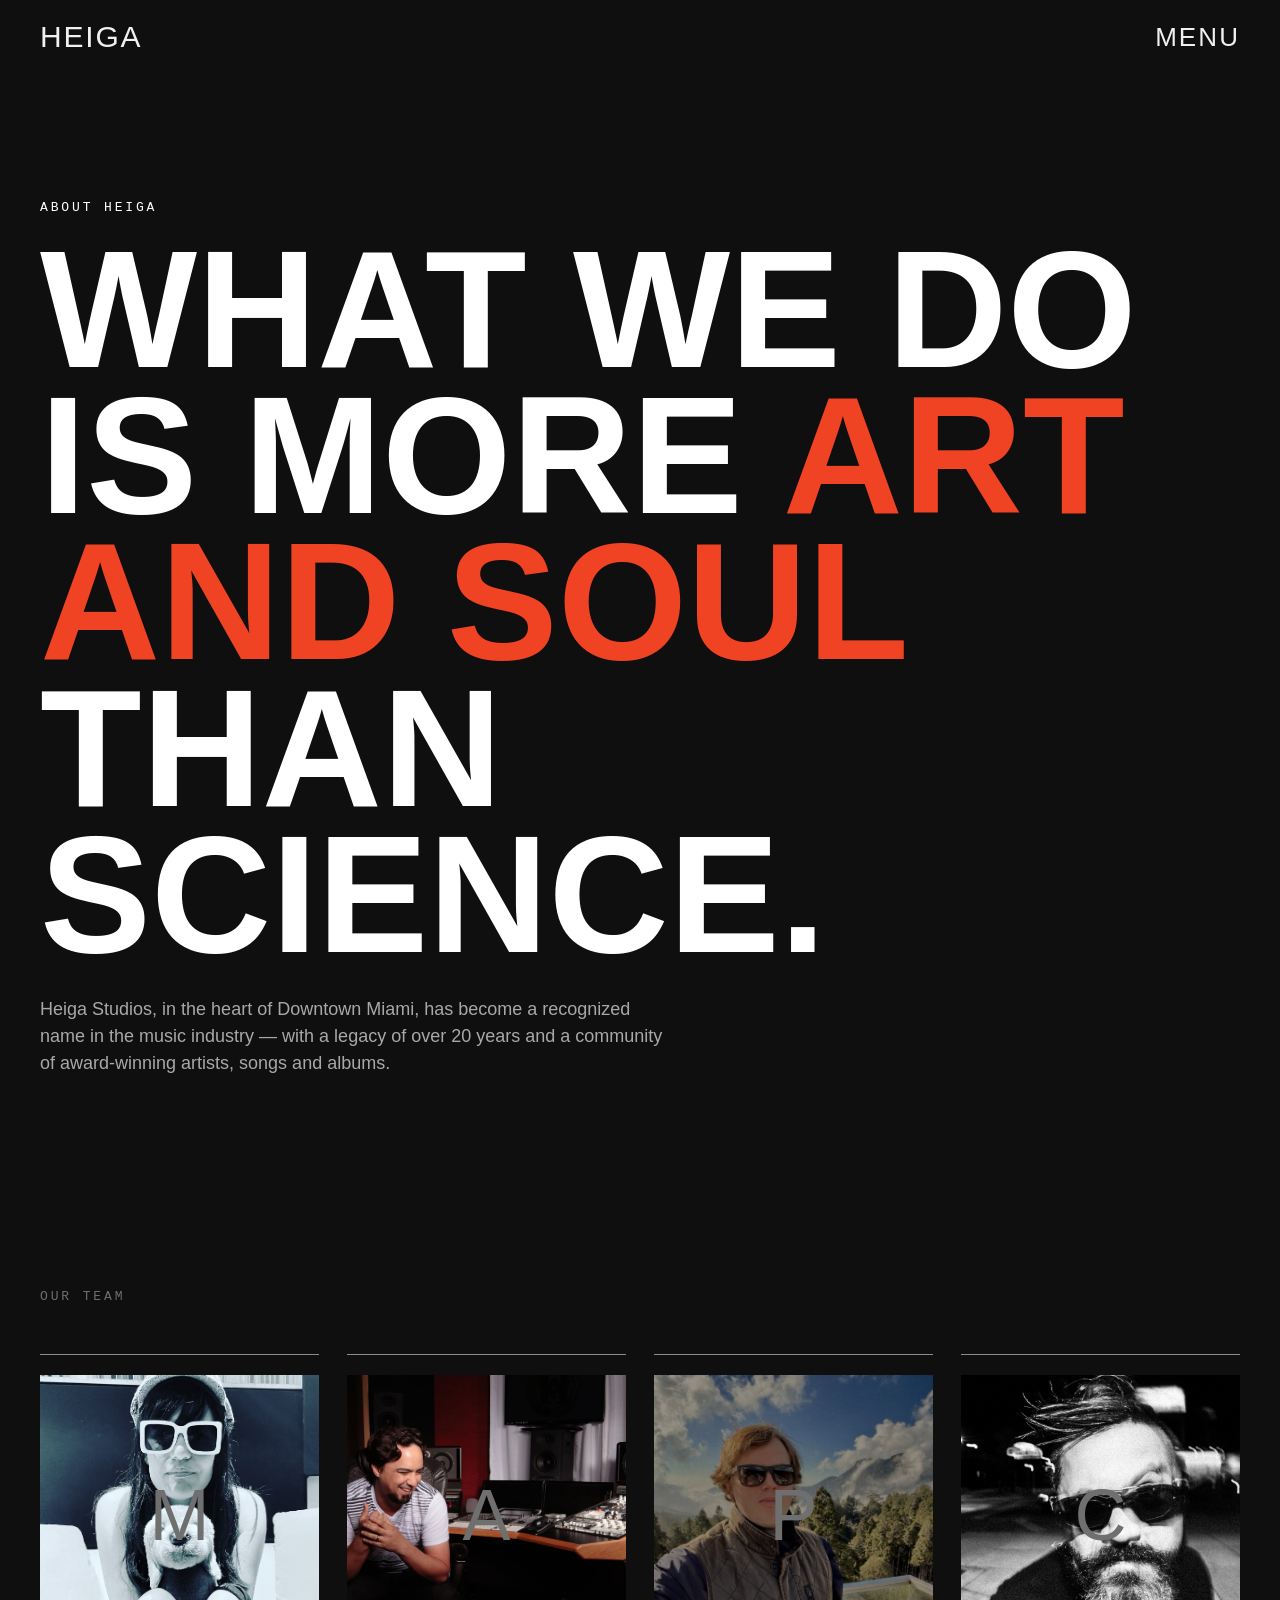
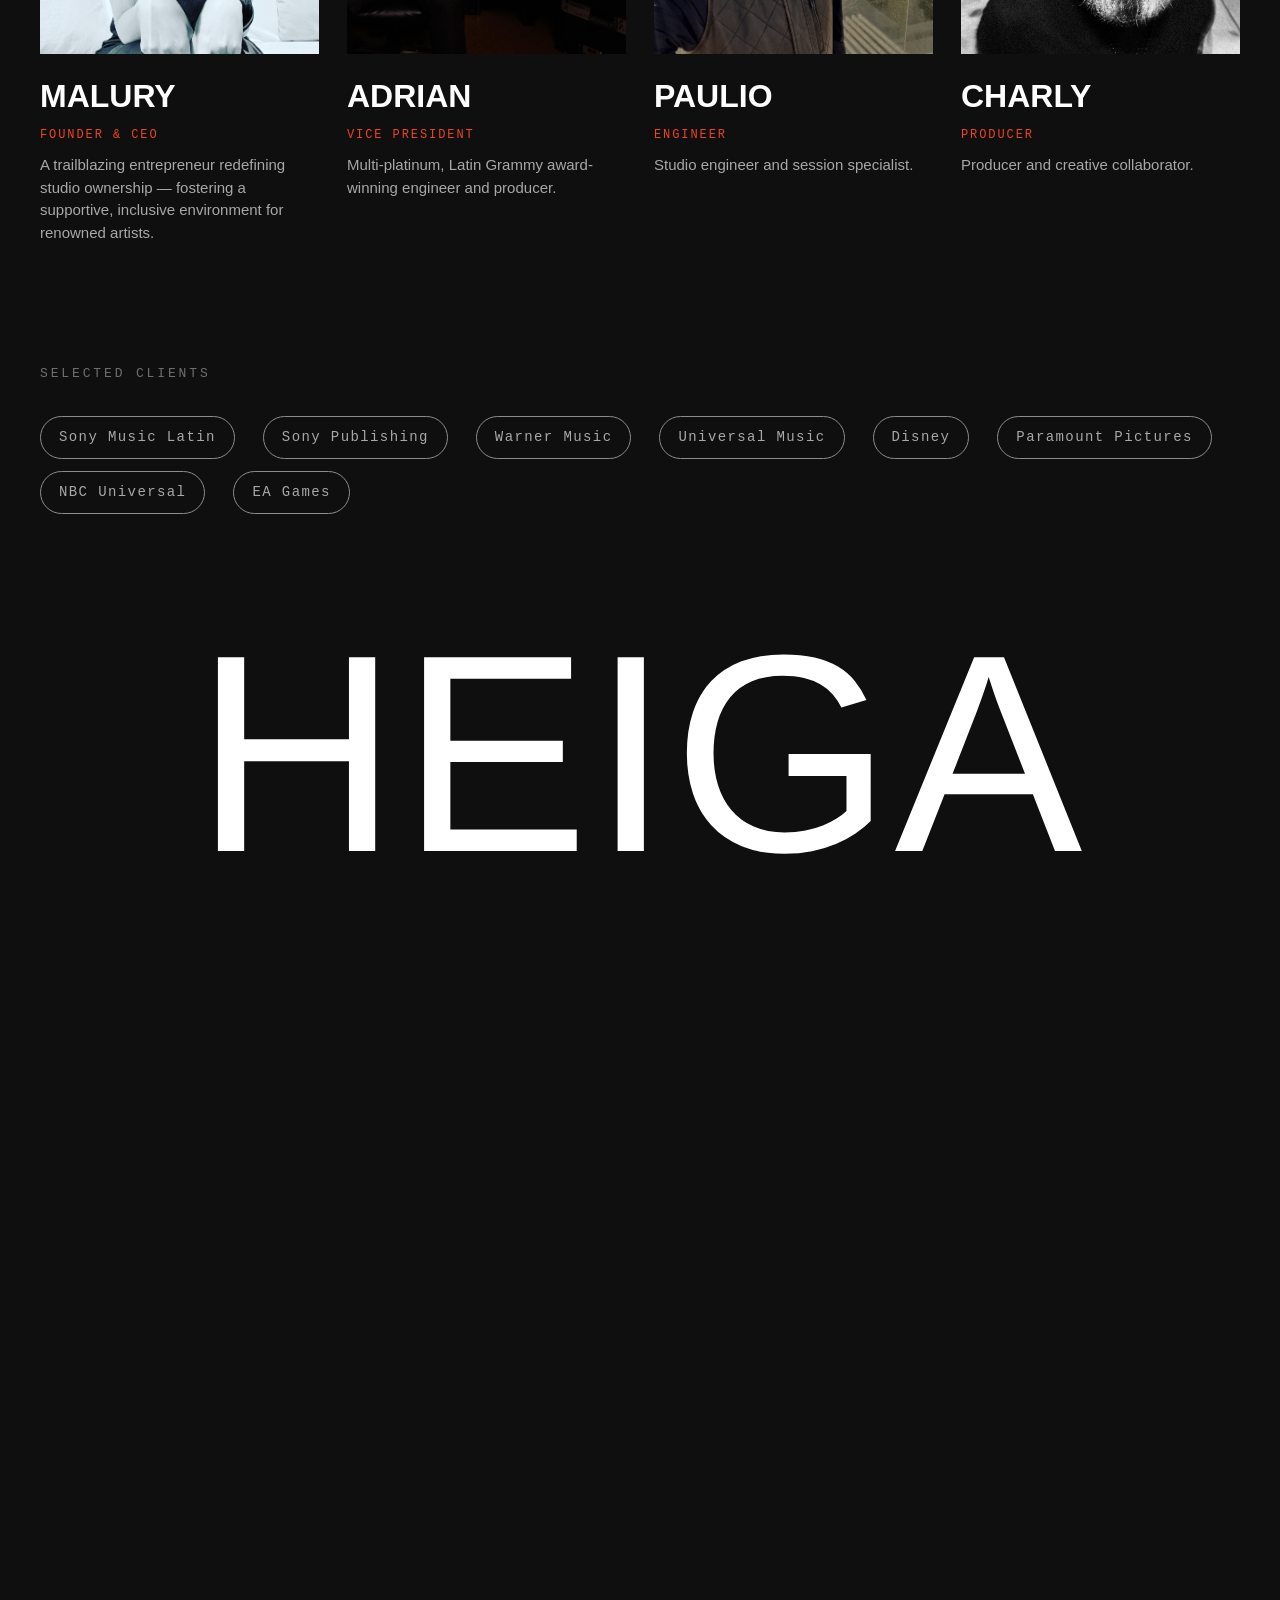
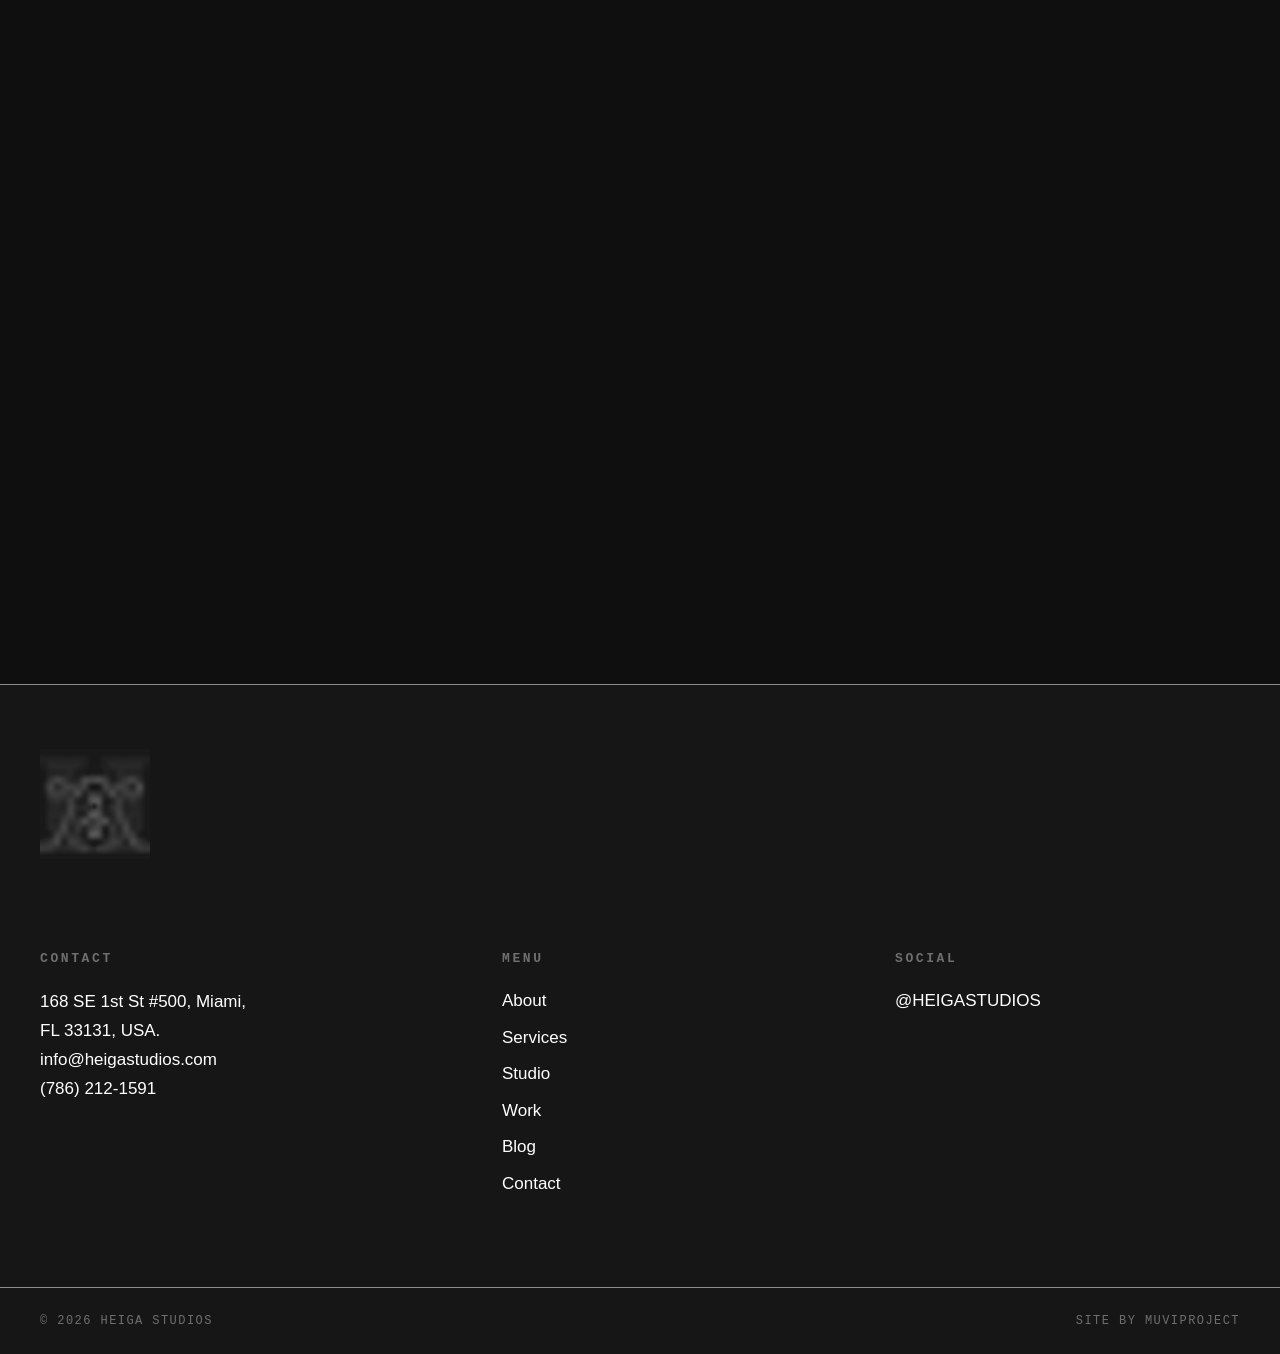
==== about/index.html @ ddb4eae9 "Propuesta inicial del sitio (provisorio, en revisión)" ====
<!DOCTYPE html>
<html lang="en">
<head>
<meta charset="UTF-8">
<meta name="viewport" content="width=device-width, initial-scale=1.0">
<title>About | Heiga Studios — Miami Recording Studio</title>
<meta name="description" content="Heiga Studios: 20+ years of recording, mixing and creative audio in Downtown Miami. Meet Malury, Adrian and the team.">
<link rel="canonical" href="https://www.heigastudios.com/about/">
<meta name="robots" content="index, follow">
<meta property="og:type" content="website">
<meta property="og:site_name" content="Heiga Studios">
<meta property="og:title" content="About | Heiga Studios">
<meta property="og:description" content="20+ years of recording, mixing and creative audio in Downtown Miami.">
<meta property="og:url" content="https://www.heigastudios.com/about/">
<meta property="og:image" content="https://www.heigastudios.com/assets/img/f-01-hero.jpg">
<meta name="twitter:card" content="summary_large_image">
<link rel="stylesheet" href="/assets/css/fonts.css">
<link rel="icon" type="image/png" href="/assets/img/logo.png">
<link rel="stylesheet" href="/assets/css/style.css">
<script src="/assets/js/vendor/lenis.min.js" defer></script>
<script src="/assets/js/main.js" defer></script>
<script type="application/ld+json">
{"@context":"https://schema.org","@type":"BreadcrumbList","itemListElement":[
{"@type":"ListItem","position":1,"name":"Home","item":"https://www.heigastudios.com/"},
{"@type":"ListItem","position":2,"name":"About","item":"https://www.heigastudios.com/about/"}]}
</script>
</head>
<body>
<header class="site-header">
  <a class="brand" href="/" aria-label="Heiga Studios — home">HEIGA</a>
  <button class="menu-btn" data-menu-open aria-label="Open menu">MENU</button>
</header>
<div class="scrim" id="scrim"></div>
<aside class="drawer" id="drawer" aria-label="Site menu">
  <button class="drawer-close" data-menu-close>CLOSE</button>
  <nav>
    <a class="drawer-link" href="/"><span class="roll"><span>HOME</span><span>HOME</span></span></a>
    <a class="drawer-link" href="/about/"><span class="roll"><span>ABOUT</span><span>ABOUT</span></span></a>
    <a class="drawer-link" href="/services/"><span class="roll"><span>SERVICES</span><span>SERVICES</span></span></a>
    <a class="drawer-link" href="/studio/"><span class="roll"><span>STUDIO</span><span>STUDIO</span></span></a>
    <a class="drawer-link" href="/work/"><span class="roll"><span>WORK</span><span>WORK</span></span></a>
    <a class="drawer-link" href="/blog/"><span class="roll"><span>BLOG</span><span>BLOG</span></span></a>
    <a class="drawer-link" href="/contact/"><span class="roll"><span>CONTACT</span><span>CONTACT</span></span></a>
  </nav>
  <div class="social"><a href="https://www.instagram.com/HEIGASTUDIOS" target="_blank" rel="noopener">@HEIGASTUDIOS</a></div>
</aside>

<main>
  <section class="page-hero">
    <p class="eyebrow">ABOUT HEIGA</p>
    <h1>WHAT WE DO IS MORE <span class="accent">ART AND SOUL</span> THAN SCIENCE.</h1>
    <p class="lede">Heiga Studios, in the heart of Downtown Miami, has become a recognized name in the music industry — with a legacy of over 20 years and a community of award-winning artists, songs and albums.</p>
  </section>

  <section class="section">
    <div class="wrap">
      <p class="kicker">OUR TEAM</p>
      <div class="team-grid">
        <article class="member reveal">
          <div class="ph"><span class="initials">M</span><img src="/assets/img/f-24-malury.jpg" alt="Malury, Founder and CEO of Heiga Studios" width="800" height="800" loading="lazy" onerror="this.style.display='none'"></div>
          <h3>Malury</h3>
          <p class="role">FOUNDER &amp; CEO</p>
          <p>A trailblazing entrepreneur redefining studio ownership — fostering a supportive, inclusive environment for renowned artists.<!-- PROVISORIO --></p>
        </article>
        <article class="member reveal">
          <div class="ph"><span class="initials">A</span><img src="/assets/img/f-25-adrian.jpg" alt="Adrian, Vice President of Heiga Studios" width="800" height="800" loading="lazy" onerror="this.style.display='none'"></div>
          <h3>Adrian</h3>
          <p class="role">VICE PRESIDENT</p>
          <p>Multi-platinum, Latin Grammy award-winning engineer and producer.<!-- PROVISORIO --></p>
        </article>
        <article class="member reveal">
          <div class="ph"><span class="initials">P</span><img src="/assets/img/f-26-paulio.jpg" alt="Paulio, Heiga Studios team" width="800" height="800" loading="lazy" onerror="this.style.display='none'"></div>
          <h3>Paulio</h3>
          <p class="role">ENGINEER</p>
          <p><!-- PROVISORIO: bio pending -->Studio engineer and session specialist.<!-- PROVISORIO --></p>
        </article>
        <article class="member reveal">
          <div class="ph"><span class="initials">C</span><img src="/assets/img/f-27-charly.jpg" alt="Charly, Heiga Studios team" width="800" height="800" loading="lazy" onerror="this.style.display='none'"></div>
          <h3>Charly</h3>
          <p class="role">PRODUCER</p>
          <p><!-- PROVISORIO: bio pending -->Producer and creative collaborator.<!-- PROVISORIO --></p>
        </article>
      </div>
      <!-- PROVISORIO: team photos must be real — request from Malury -->
    </div>
  </section>

  <section class="section" style="padding-top:0">
    <div class="wrap">
      <p class="kicker">SELECTED CLIENTS</p>
      <ul class="client-list reveal">
        <li>Sony Music Latin</li><li>Sony Publishing</li><li>Warner Music</li>
        <li>Universal Music</li><li>Disney</li><li>Paramount Pictures</li>
        <li>NBC Universal</li><li>EA Games</li>
      </ul>
      <!-- PROVISORIO: confirm authorized client list with Malury -->
    </div>
  </section>

  <footer>
    <div class="foot-pin" aria-hidden="true"><div class="wordmark">HEIGA</div></div>
    <div class="foot-body">
      <div class="foot-brand"><img src="/assets/img/logo.png" alt="Heiga Studios logo" width="220" height="220" loading="lazy"></div>
      <div class="foot-grid">
        <div>
          <h4>CONTACT</h4>
          <address>168 SE 1st St #500, Miami,<br>FL 33131, USA.<br>
          <a href="mailto:info@heigastudios.com">info@heigastudios.com</a><br>
          <a href="tel:+17862121591">(786) 212-1591</a></address>
        </div>
        <nav aria-label="Footer"><h4>MENU</h4>
          <div class="foot-nav"><a href="/about/">About</a><a href="/services/">Services</a><a href="/studio/">Studio</a><a href="/work/">Work</a><a href="/blog/">Blog</a><a href="/contact/">Contact</a></div>
        </nav>
        <div><h4>SOCIAL</h4><div class="foot-nav"><a href="https://www.instagram.com/HEIGASTUDIOS" target="_blank" rel="noopener">@HEIGASTUDIOS</a></div></div>
      </div>
      <div class="foot-bottom"><span>© 2026 HEIGA STUDIOS</span><span>SITE BY MUVIPROJECT</span></div>
    </div>
  </footer>
</main>
</body>
</html>
---- assets/css/fonts.css ----
@font-face{font-family:'Fragment Mono';font-style:normal;font-weight:400;font-display:swap;src:url('fonts/FragmentMono-400.woff2') format('woff2');}
@font-face{font-family:'Jura';font-style:normal;font-weight:400;font-display:swap;src:url('fonts/Jura-400.woff2') format('woff2');}
@font-face{font-family:'Jura';font-style:normal;font-weight:600;font-display:swap;src:url('fonts/Jura-600.woff2') format('woff2');}
@font-face{font-family:'Jura';font-style:normal;font-weight:700;font-display:swap;src:url('fonts/Jura-700.woff2') format('woff2');}
@font-face{font-family:'League Gothic';font-style:normal;font-weight:400;font-display:swap;src:url('fonts/LeagueGothic-400.woff2') format('woff2');}
---- assets/css/style.css ----
/* HEIGA Studios — shared stylesheet
   Design system: dark editorial brutalism (AK.REC reference, Web Reference Lab #1) */

:root{
  --bg:#0f0f0f;
  --bg-2:#161616;
  --bg-3:#1d1d1d;
  --ink:#ffffff;
  --muted:#a8a8a8;
  --dim:#6f6f6f;
  --accent:#ef4323; /* provisorio — confirmar color de marca con Malury */
  --hair:#8c8c8c;
  --light:#f4f1ec;
  --font-display:'League Gothic', 'Arial Narrow', sans-serif;
  --font-body:'Jura', 'Helvetica Neue', sans-serif;
  --font-mono:'Fragment Mono', 'Courier New', monospace;
  --pad:40px;
}

*{margin:0;padding:0;box-sizing:border-box}
html{scroll-behavior:auto}
html,body{background:var(--bg)}
body{
  font-family:var(--font-body);
  color:var(--ink);
  -webkit-font-smoothing:antialiased;
  overflow-x:hidden;
  line-height:1.5;
}
img{display:block;max-width:100%;background:#1a1a1a}
a{color:inherit;text-decoration:none}
::selection{background:var(--accent);color:#fff}

/* ---------- header (mix-blend difference) ---------- */
.site-header{
  position:fixed;inset:0 0 auto 0;z-index:90;
  display:flex;justify-content:space-between;align-items:center;
  padding:22px var(--pad);
  mix-blend-mode:difference;color:#fff;
}
.brand{font-family:var(--font-display);font-size:30px;letter-spacing:.06em;line-height:1}
.menu-btn{
  font-family:var(--font-display);font-size:26px;letter-spacing:.08em;
  background:none;border:0;color:inherit;cursor:pointer;line-height:1;
}

/* ---------- drawer (instant swap, no slide) ---------- */
.drawer{
  position:fixed;inset:0 0 0 auto;z-index:100;
  width:500px;max-width:100vw;height:100dvh;
  background:var(--light);color:#0f0f0f;
  display:none;flex-direction:column;justify-content:center;
  padding:60px;
}
.drawer.open{display:flex}
.drawer-close{
  position:absolute;top:22px;right:var(--pad);
  font-family:var(--font-display);font-size:26px;letter-spacing:.08em;
  background:none;border:0;cursor:pointer;color:#0f0f0f;
}
.drawer nav{display:flex;flex-direction:column;gap:6px}
.drawer-link{
  display:block;overflow:hidden;height:1.15em;
  font-family:var(--font-display);font-size:clamp(48px,7vw,84px);
  line-height:1.15;text-transform:uppercase;letter-spacing:.01em;
}
.drawer-link .roll{display:block;transition:transform .3s cubic-bezier(.16,1,.3,1)}
.drawer-link .roll span{display:block;height:1.15em;line-height:1.15}
.drawer-link:hover .roll{transform:translateY(-1.15em)}
.drawer-link:hover{background:#0f0f0f;color:#fff}
.drawer .social{margin-top:48px;font-family:var(--font-mono);font-size:13px;letter-spacing:.1em}
.drawer .social a{border-bottom:1px solid currentColor}
.scrim{
  position:fixed;inset:0;z-index:95;background:rgba(0,0,0,.55);
  display:none;
}
.scrim.open{display:block}

/* ---------- hero ---------- */
.hero{position:relative;min-height:100vh;display:flex;align-items:flex-end;overflow:hidden}
.hero-bg{position:absolute;inset:0;z-index:0}
.hero-bg img{width:100%;height:100%;object-fit:cover}
.hero-bg::after{content:"";position:absolute;inset:0;background:linear-gradient(180deg,rgba(0,0,0,.25),rgba(0,0,0,.55))}
.hero-inner{position:relative;z-index:1}
.hero-inner{padding:0 var(--pad) 8vh;max-width:1600px}
.eyebrow{font-family:var(--font-mono);font-size:13px;letter-spacing:.22em;color:var(--ink);margin-bottom:18px}
.hero-title{
  font-family:var(--font-display);text-transform:uppercase;
  font-size:clamp(84px,17vw,290px);line-height:.86;letter-spacing:.005em;
}
.hero-title .line{display:block;white-space:nowrap}
.hero-title .accent{color:var(--accent)}
.hero-title .ch{display:inline-block;will-change:transform,opacity,filter}
.hero-sub{margin-top:26px;max-width:520px;color:var(--muted);font-size:17px}

/* ---------- generic section scaffolding ---------- */
main>section{position:relative;background:var(--bg)}
main>section.hero{background:transparent}
.section{position:relative;padding:120px var(--pad)}
.wrap{max-width:1600px;margin:0 auto}
.kicker{font-family:var(--font-mono);font-size:13px;letter-spacing:.22em;color:var(--dim);margin-bottom:28px}
.section-light{background:var(--light);color:#0f0f0f}
.section-light .kicker{color:#6f6f6f}

/* ---------- manifesto (time-based letter reveal) ---------- */
.manifesto{
  font-family:var(--font-display);text-transform:uppercase;
  font-size:clamp(44px,7.2vw,120px);line-height:.95;max-width:1400px;
}
.manifesto .ch{display:inline-block;opacity:0;transform:translateY(.35em);will-change:transform,opacity}
.zoom-figure{margin-top:80px;overflow:hidden}
.zoom-figure img{width:100%;height:auto;transform:scale(1.2);will-change:transform}

/* ---------- tilt card (-43deg -> 0deg) ---------- */
.tilt-stage{padding:140px var(--pad);overflow:hidden}
.tilt-card{
  background:var(--bg-2);border-radius:28px;
  max-width:1200px;margin:0 auto;padding:clamp(48px,8vw,120px);
  will-change:transform;
  transform:rotate(-43deg);
}
.tilt-card p{
  font-family:var(--font-display);text-transform:uppercase;
  font-size:clamp(40px,6vw,104px);line-height:.95;
}
.tilt-card .accent{color:var(--accent)}

/* ---------- services ---------- */
.services{background:#000}
.svc-grid{display:grid;grid-template-columns:repeat(4,1fr);border-top:1px solid var(--hair)}
.svc{
  position:relative;border-left:1px solid var(--hair);
  min-height:78vh;padding:40px 28px;overflow:hidden;
  display:flex;flex-direction:column;justify-content:flex-end;
}
.svc:first-child{border-left:0}
.svc-bg{position:absolute;inset:0;opacity:0;transition:opacity .35s ease;z-index:0}
.svc-bg img{width:100%;height:100%;object-fit:cover;opacity:.5}
.svc:hover .svc-bg{opacity:1}
.svc-letter{
  position:relative;z-index:1;
  font-family:var(--font-display);font-size:clamp(160px,20vw,400px);
  line-height:.8;color:var(--ink);
}
.svc:nth-child(1) .svc-letter{transform:translateY(-6%)}
.svc:nth-child(2) .svc-letter{transform:translateY(10%)}
.svc:nth-child(3) .svc-letter{transform:translateY(-12%)}
.svc:nth-child(4) .svc-letter{transform:translateY(4%)}
.svc-name{position:relative;z-index:1;font-family:var(--font-mono);font-size:14px;letter-spacing:.18em;margin-top:18px}
.svc-desc{position:relative;z-index:1;color:var(--muted);font-size:15px;margin-top:10px;max-width:260px}
.svc-link{position:relative;z-index:1;margin-top:22px;font-family:var(--font-mono);font-size:13px;letter-spacing:.14em;color:var(--accent)}

/* ---------- working on (vinyls) ---------- */
.working-grid{display:grid;grid-template-columns:minmax(200px,420px) 1fr;gap:60px;align-items:start}
.working-tall img{width:100%;height:auto}
.work-photos{display:flex;flex-direction:column;gap:120px}
.work-photo{position:relative;max-width:640px}
.work-photo:nth-child(even){align-self:flex-end}
.work-photo img.photo{width:100%;height:auto;border-radius:6px}
.vinyl{
  position:absolute;width:180px;height:180px;right:-70px;top:-70px;
  border-radius:50%;
  background:
    radial-gradient(circle at center, var(--accent) 0 18%, #0f0f0f 19% 20%, transparent 21%),
    repeating-radial-gradient(circle at center, #1c1c1c 0 2px, #2e2e2e 2px 4px);
  box-shadow:0 18px 50px rgba(0,0,0,.6);
  animation:spin 6.4s linear infinite;
  will-change:transform;
}
.vinyl::after{
  content:"";position:absolute;inset:0;border-radius:50%;
  background:conic-gradient(from 0deg, rgba(255,255,255,.14), transparent 22%, transparent 55%, rgba(255,255,255,.1));
}
.vinyl.paused{animation-play-state:paused}
@keyframes spin{to{transform:rotate(360deg)}}
.work-cap{font-family:var(--font-mono);font-size:13px;letter-spacing:.14em;color:var(--muted);margin-top:14px}

/* ---------- gallery drift ---------- */
.gallery{overflow:hidden;padding-left:0;padding-right:0}
.gallery .kicker{padding:0 var(--pad)}
.strip{display:flex;gap:24px;padding:0 var(--pad);will-change:transform;width:max-content}
.strip figure{flex:0 0 auto;width:min(359px,72vw)}
.strip img{width:100%;height:auto;aspect-ratio:359/520;object-fit:cover}
.strip figcaption{font-family:var(--font-mono);font-size:12px;letter-spacing:.14em;color:var(--dim);margin-top:10px}

/* ---------- featured work (satellites w/ parallax) ---------- */
.featured{position:relative;text-align:center;overflow:hidden;min-height:120vh}
.featured h2{
  font-family:var(--font-display);text-transform:uppercase;
  font-size:clamp(64px,11vw,190px);line-height:.9;
  max-width:1200px;margin:0 auto;position:relative;z-index:2;
}
.sat{position:absolute;z-index:1;will-change:transform}
.sat img{border-radius:4px;box-shadow:0 24px 60px rgba(0,0,0,.5)}
.sat-1{top:6%;left:4%;width:min(300px,30vw)}
.sat-2{top:22%;right:5%;width:min(380px,36vw)}
.sat-3{bottom:24%;left:7%;width:min(340px,32vw)}
.sat-4{bottom:8%;right:8%;width:min(280px,28vw)}
.sat .tag{display:block;margin-top:8px;font-family:var(--font-mono);font-size:12px;letter-spacing:.14em;color:var(--muted)}

/* ---------- blog latest ---------- */
.blog-grid{display:grid;grid-template-columns:repeat(3,1fr);gap:28px;margin-top:48px}
.post-card{display:block;border-top:1px solid var(--hair);padding-top:20px}
.post-card img{aspect-ratio:16/10;object-fit:cover;width:100%;margin-bottom:18px}
.post-card h3{font-family:var(--font-display);font-size:34px;line-height:1;text-transform:uppercase;margin:10px 0}
.post-card .meta{font-family:var(--font-mono);font-size:12px;letter-spacing:.14em;color:var(--dim)}
.post-card p{color:var(--muted);font-size:15px;margin-top:10px}
.post-card:hover h3{color:var(--accent)}
.section-head{display:flex;justify-content:space-between;align-items:flex-end;gap:24px}
.text-link{font-family:var(--font-mono);font-size:13px;letter-spacing:.16em;border-bottom:1px solid var(--accent);color:var(--ink);white-space:nowrap}

/* ---------- with artists: two auto-scrolling rows ---------- */
.artists{overflow:hidden}
.artists h2{
  font-family:var(--font-display);text-transform:uppercase;
  font-size:clamp(64px,11vw,190px);line-height:.9;margin:0 0 48px;
}
.artists-rows{display:flex;flex-direction:column;gap:36px}
.artists-marquee{overflow:hidden;-webkit-mask-image:linear-gradient(90deg,transparent,#000 5%,#000 95%,transparent);mask-image:linear-gradient(90deg,transparent,#000 5%,#000 95%,transparent)}
.artists-track{display:flex;gap:24px;width:max-content;animation:artists-scroll-a 45s linear infinite}
.artists-marquee.reverse .artists-track{animation-name:artists-scroll-b;animation-duration:65s}
.artists-marquee:hover .artists-track{animation-play-state:paused}
@keyframes artists-scroll-a{to{transform:translateX(calc(-50% - 12px))}}
@keyframes artists-scroll-b{from{transform:translateX(calc(-50% - 12px))}to{transform:translateX(0)}}
.artist-slide{flex:0 0 clamp(220px,23vw,320px);border-top:1px solid var(--hair);padding-top:20px}
.artist-slide img{width:100%;aspect-ratio:4/5;object-fit:cover;margin-bottom:18px;user-select:none;-webkit-user-drag:none}
.artist-slide h3{font-family:var(--font-display);font-size:clamp(32px,3.2vw,52px);text-transform:uppercase;line-height:1}
.artist-slide .meta{font-family:var(--font-mono);font-size:12px;letter-spacing:.16em;color:var(--dim);margin-top:10px}

/* ---------- with clients: logo marquee ---------- */
.clients{overflow:hidden}
.clients h2{
  font-family:var(--font-display);text-transform:uppercase;
  font-size:clamp(64px,11vw,190px);line-height:.9;margin:0 0 48px;
}
.clients-marquee{overflow:hidden;-webkit-mask-image:linear-gradient(90deg,transparent,#000 6%,#000 94%,transparent);mask-image:linear-gradient(90deg,transparent,#000 6%,#000 94%,transparent)}
.clients-track{display:flex;gap:28px;width:max-content;animation:clients-scroll 30s linear infinite}
.clients-track img{flex:0 0 auto;height:110px;width:auto;aspect-ratio:16/10;object-fit:cover;border-radius:4px;user-select:none;-webkit-user-drag:none}
.clients-marquee:hover .clients-track{animation-play-state:paused}
@keyframes clients-scroll{to{transform:translateX(calc(-50% - 14px))}}
@media (prefers-reduced-motion:reduce){.clients-track,.artists-track{animation:none}}
@media (max-width:720px){
  .artist-slide{flex-basis:62vw}
  .clients-track img{height:84px}
}
.quote-pending{
  margin-top:16px;padding:16px;border:1px dashed var(--hair);
  font-family:var(--font-mono);font-size:13px;letter-spacing:.08em;color:var(--dim);
}

/* ---------- footer (pinned wordmark) ---------- */
.foot-pin{height:calc(100vh + 750px);position:relative;display:flex;align-items:flex-start;justify-content:center}
.wordmark{
  position:sticky;top:38vh;
  font-family:var(--font-display);font-size:clamp(90px,22vw,380px);
  line-height:.85;letter-spacing:.01em;user-select:none;
}
.foot-body{background:var(--bg-2);border-top:1px solid var(--hair);position:relative;z-index:2}
.foot-brand{padding:64px var(--pad) 0;max-width:1600px;margin:0 auto}
.foot-brand img{width:110px;height:auto;opacity:.9}
.foot-grid{
  display:grid;grid-template-columns:1.2fr 1fr 1fr;gap:48px;
  padding:90px var(--pad);max-width:1600px;margin:0 auto;
}
.foot-grid h4{font-family:var(--font-mono);font-size:13px;letter-spacing:.2em;color:var(--dim);margin-bottom:20px}
.foot-grid address{font-style:normal;font-size:17px;line-height:1.7}
.foot-grid a{border-bottom:1px solid transparent}
.foot-grid a:hover{border-color:var(--accent);color:var(--accent)}
.foot-nav{display:flex;flex-direction:column;gap:10px;font-size:17px}
.foot-bottom{
  display:flex;justify-content:space-between;gap:16px;flex-wrap:wrap;
  border-top:1px solid var(--hair);padding:24px var(--pad);
  font-family:var(--font-mono);font-size:12px;letter-spacing:.12em;color:var(--dim);
  max-width:1600px;margin:0 auto;
}

/* ---------- generic reveal ---------- */
.reveal{opacity:0;transform:translateY(36px);transition:opacity .7s ease-out,transform .7s ease-out}
.reveal.in{opacity:1;transform:none}

/* ---------- inner pages ---------- */
.page-hero{padding:22vh var(--pad) 10vh;max-width:1600px;margin:0 auto}
.page-hero h1{
  font-family:var(--font-display);text-transform:uppercase;
  font-size:clamp(72px,13vw,220px);line-height:.88;
}
.page-hero h1 .accent{color:var(--accent)}
.page-hero .lede{margin-top:28px;max-width:640px;color:var(--muted);font-size:18px}
.page-figure img{width:100%;height:auto;max-height:80vh;object-fit:cover}
.two-col{display:grid;grid-template-columns:1fr 1fr;gap:64px}
.prose{max-width:760px}
.prose p{color:var(--muted);font-size:18px;margin-bottom:1.4em}
.prose p strong{color:var(--ink)}
.stats{display:grid;grid-template-columns:repeat(3,1fr);border-top:1px solid var(--hair);margin-top:64px}
.stat{padding:32px 24px 32px 0;border-left:1px solid var(--hair);padding-left:24px}
.stat:first-child{border-left:0;padding-left:0}
.stat .num{font-family:var(--font-display);font-size:clamp(48px,6vw,96px);line-height:1}
.stat .lbl{font-family:var(--font-mono);font-size:13px;letter-spacing:.16em;color:var(--dim);margin-top:8px}
.num-list{border-top:1px solid var(--hair);margin-top:32px}
.num-row{display:grid;grid-template-columns:120px 1fr 2fr auto;gap:32px;align-items:baseline;padding:40px 0;border-bottom:1px solid var(--hair)}
.num-row .n{font-family:var(--font-display);font-size:56px;color:var(--dim)}
.num-row h3{font-family:var(--font-display);font-size:clamp(36px,4.5vw,72px);text-transform:uppercase;line-height:1}
.num-row p{color:var(--muted);font-size:16px}
.team-grid{display:grid;grid-template-columns:repeat(4,1fr);gap:28px;margin-top:48px}
.member{border-top:1px solid var(--hair);padding-top:20px}
.member .ph{position:relative;aspect-ratio:1/1;background:var(--bg-3);overflow:hidden;margin-bottom:18px}
.member .ph img{width:100%;height:100%;object-fit:cover}
.member .ph .initials{
  position:absolute;inset:0;display:flex;align-items:center;justify-content:center;
  font-family:var(--font-display);font-size:72px;color:var(--dim);
}
.member .ph img[data-missing]{display:none}
.member h3{font-family:var(--font-display);font-size:32px;text-transform:uppercase}
.member .role{font-family:var(--font-mono);font-size:12px;letter-spacing:.16em;color:var(--accent);margin:6px 0 10px}
.member p{color:var(--muted);font-size:15px}
.client-list{display:flex;flex-wrap:wrap;gap:12px 28px;margin-top:32px;font-family:var(--font-mono);font-size:14px;letter-spacing:.1em;color:var(--muted)}
.client-list li{list-style:none;border:1px solid var(--hair);padding:10px 18px;border-radius:999px}
.work-grid{display:grid;grid-template-columns:repeat(2,1fr);gap:28px;margin-top:48px}
.work-card{display:block}
.work-card img{width:100%;aspect-ratio:16/10;object-fit:cover}
.work-card h3{font-family:var(--font-display);font-size:44px;text-transform:uppercase;margin-top:16px}
.work-card .meta{font-family:var(--font-mono);font-size:12px;letter-spacing:.14em;color:var(--dim);margin-top:6px}
.work-card:hover h3{color:var(--accent)}
.credits{display:grid;grid-template-columns:1fr 1fr;gap:12px 48px;margin-top:48px;max-width:900px}
.credits dt{font-family:var(--font-mono);font-size:13px;letter-spacing:.16em;color:var(--dim)}
.credits dd{font-size:18px;margin:0 0 18px}
.play-row{display:flex;gap:16px;flex-wrap:wrap;margin-top:32px}
.btn{
  display:inline-block;font-family:var(--font-mono);font-size:14px;letter-spacing:.14em;
  border:1px solid var(--hair);padding:16px 28px;border-radius:999px;color:var(--ink);
}
.btn:hover{background:var(--accent);border-color:var(--accent);color:#fff}
.btn.solid{background:var(--accent);border-color:var(--accent);color:#fff}
.search{margin:32px 0;max-width:520px}
.search input{
  width:100%;background:transparent;border:0;border-bottom:1px solid var(--hair);
  color:var(--ink);font-family:var(--font-body);font-size:18px;padding:12px 4px;outline:none;
}
.search input:focus{border-color:var(--accent)}
.blog-list{display:flex;flex-direction:column}
.blog-row{display:grid;grid-template-columns:280px 1fr;gap:32px;padding:36px 0;border-bottom:1px solid var(--hair);align-items:center}
.blog-row img{width:100%;aspect-ratio:16/10;object-fit:cover}
.blog-row h2{font-family:var(--font-display);font-size:clamp(34px,4vw,58px);text-transform:uppercase;line-height:1}
.blog-row:hover h2{color:var(--accent)}
.blog-row .meta{font-family:var(--font-mono);font-size:12px;letter-spacing:.14em;color:var(--dim);margin-bottom:10px}
.blog-row p{color:var(--muted);margin-top:10px;max-width:640px}
.post-hero img{width:100%;max-height:72vh;object-fit:cover}
.post-body{max-width:760px;margin:0 auto;padding:80px var(--pad)}
.post-body h1{font-family:var(--font-display);font-size:clamp(48px,7vw,110px);text-transform:uppercase;line-height:.95;margin:18px 0 8px}
.post-body .meta{font-family:var(--font-mono);font-size:13px;letter-spacing:.14em;color:var(--dim);margin-bottom:36px}
.post-body p{font-size:19px;line-height:1.75;color:#d8d8d8;margin-bottom:1.5em}
.post-body h2{font-family:var(--font-display);font-size:44px;text-transform:uppercase;margin:1.6em 0 .6em}
.post-body a{color:var(--accent);border-bottom:1px solid var(--accent)}
.back-link{display:inline-block;margin:40px var(--pad) 0;font-family:var(--font-mono);font-size:13px;letter-spacing:.16em;color:var(--muted)}
.contact-big{font-family:var(--font-display);font-size:clamp(48px,8vw,140px);text-transform:uppercase;line-height:.95}
.contact-big a:hover{color:var(--accent)}

/* ---------- responsive ---------- */
@media (max-width:1100px){
  .svc-grid{grid-template-columns:repeat(2,1fr)}
  .svc{border-top:1px solid var(--hair);min-height:60vh}
  .team-grid{grid-template-columns:repeat(2,1fr)}
  .blog-grid{grid-template-columns:1fr 1fr}
  .num-row{grid-template-columns:80px 1fr;grid-template-rows:auto auto}
}
@media (max-width:810px){
  :root{--pad:20px}
  .drawer{width:100vw;padding:40px 24px}
  .section{padding:80px var(--pad)}
  .working-grid{grid-template-columns:1fr}
  .work-photos{gap:64px}
  .vinyl{width:120px;height:120px;right:-30px;top:-30px}
  .blog-grid{grid-template-columns:1fr}
  .two-col{grid-template-columns:1fr;gap:32px}
  .foot-grid{grid-template-columns:1fr;gap:36px;padding:64px var(--pad)}
  .stats{grid-template-columns:1fr}
  .stat{border-left:0;padding-left:0;border-top:1px solid var(--hair)}
  .stat:first-child{border-top:0}
  .blog-row{grid-template-columns:1fr}
  .team-grid{grid-template-columns:1fr}
  .work-grid{grid-template-columns:1fr}
  .num-row{grid-template-columns:1fr;gap:8px}
  .num-row .n{font-size:40px}
  .featured{min-height:100vh}
  .hero-title{font-size:clamp(64px,19vw,160px)}
  .hero-title .line{white-space:nowrap}
}
@media (prefers-reduced-motion:reduce){
  .vinyl{animation:none}
  .reveal{opacity:1;transform:none;transition:none}
}
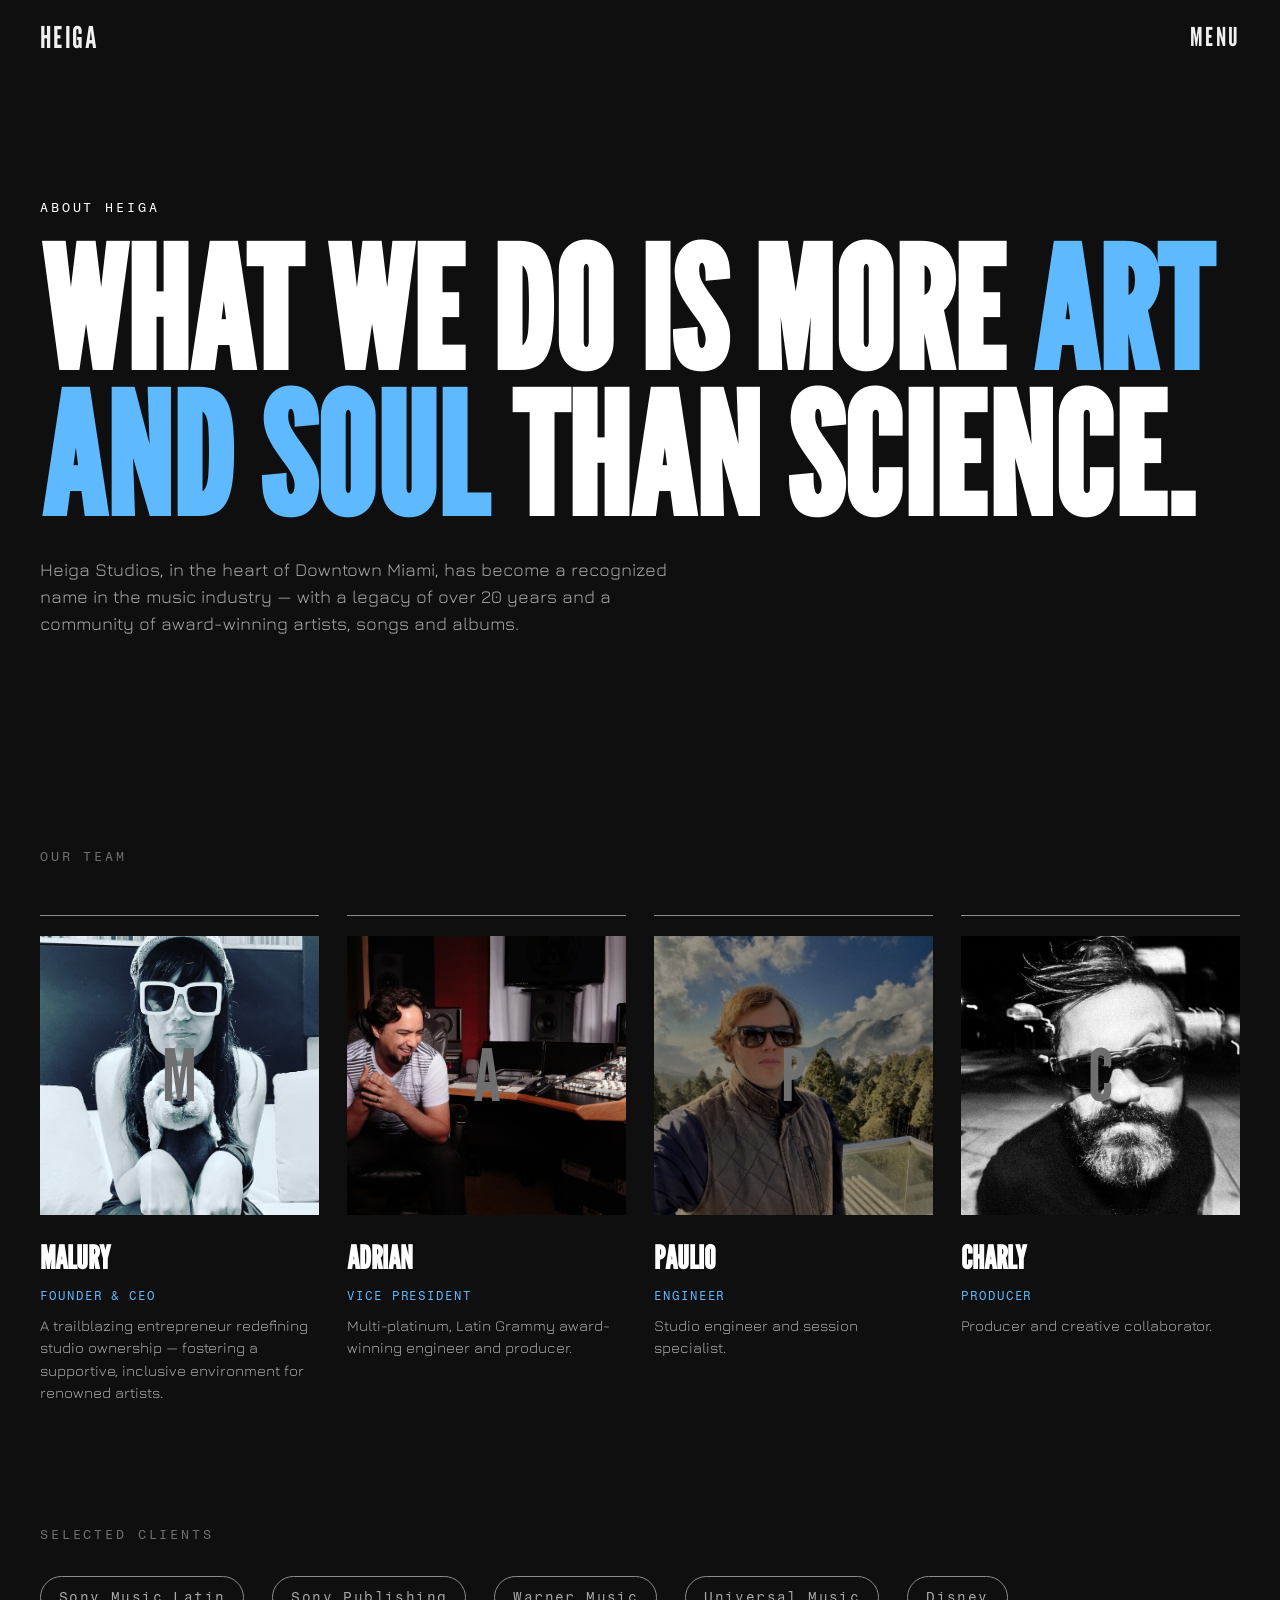
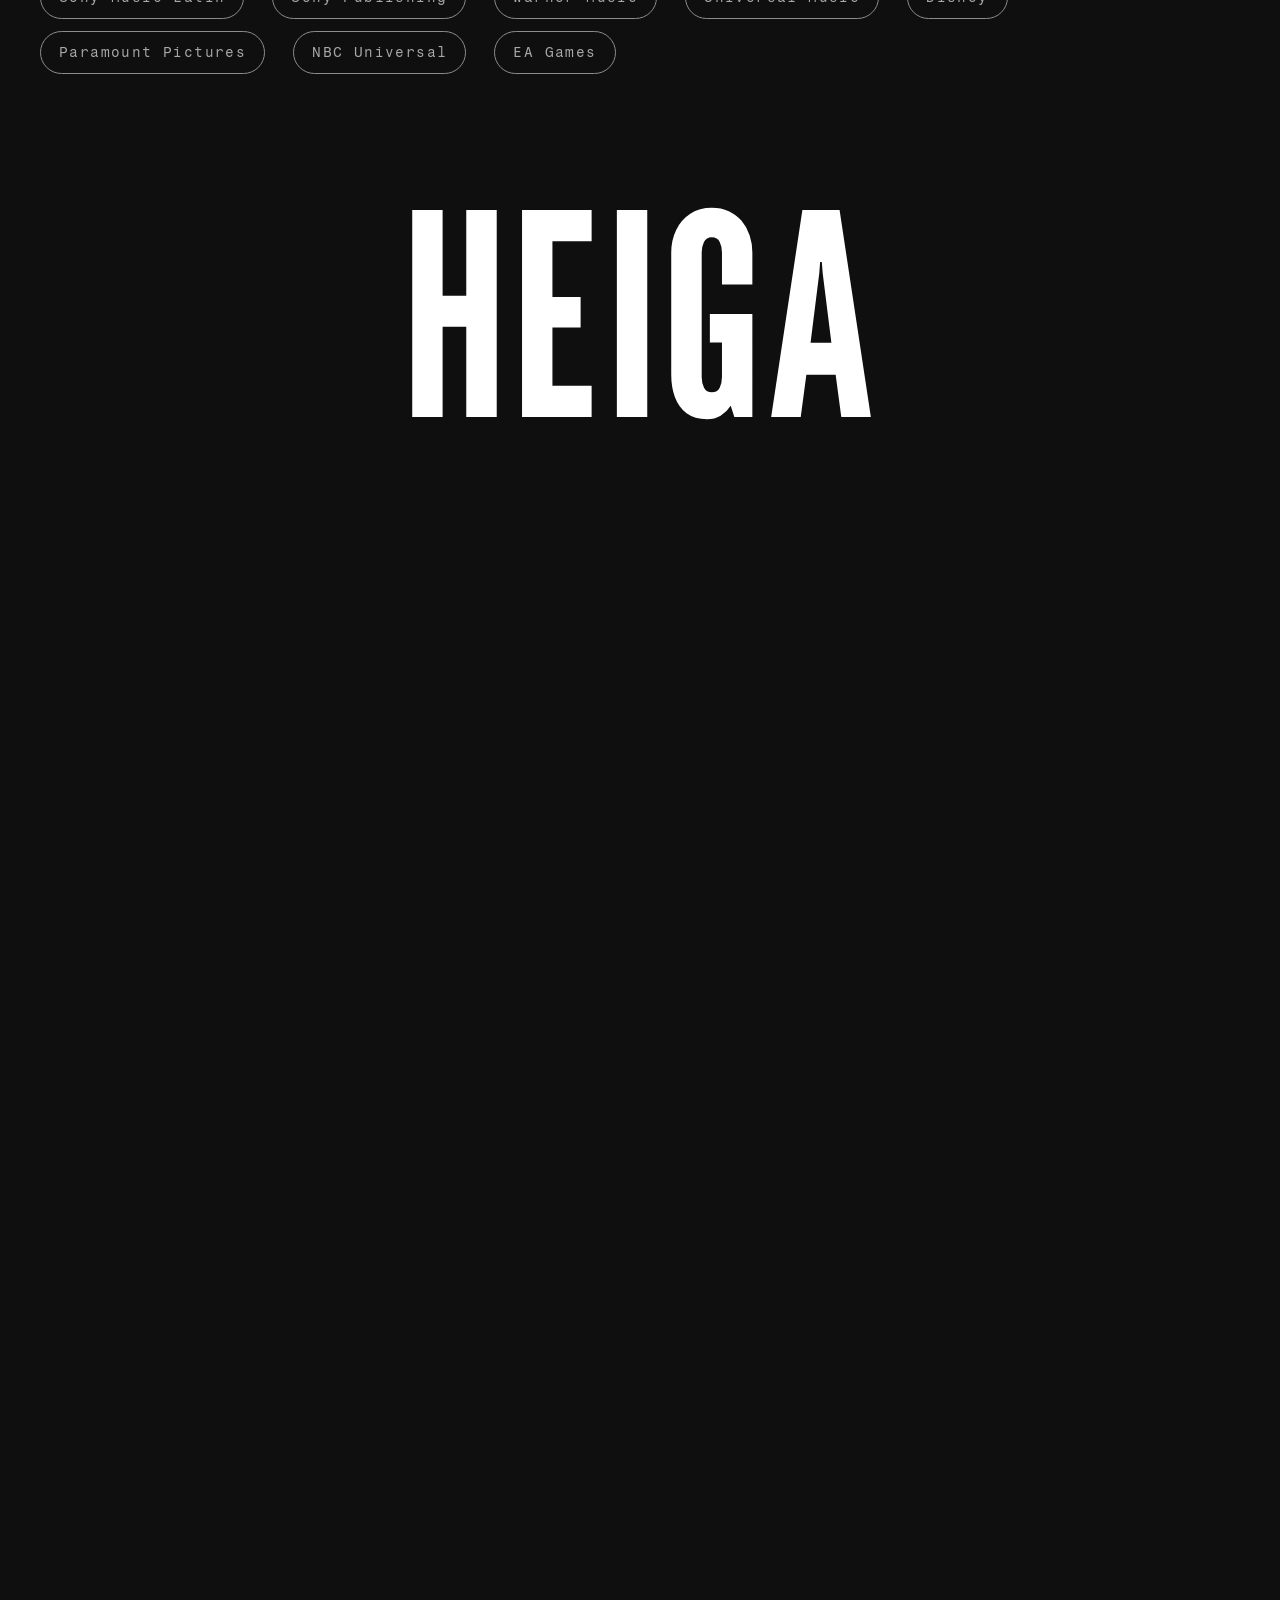
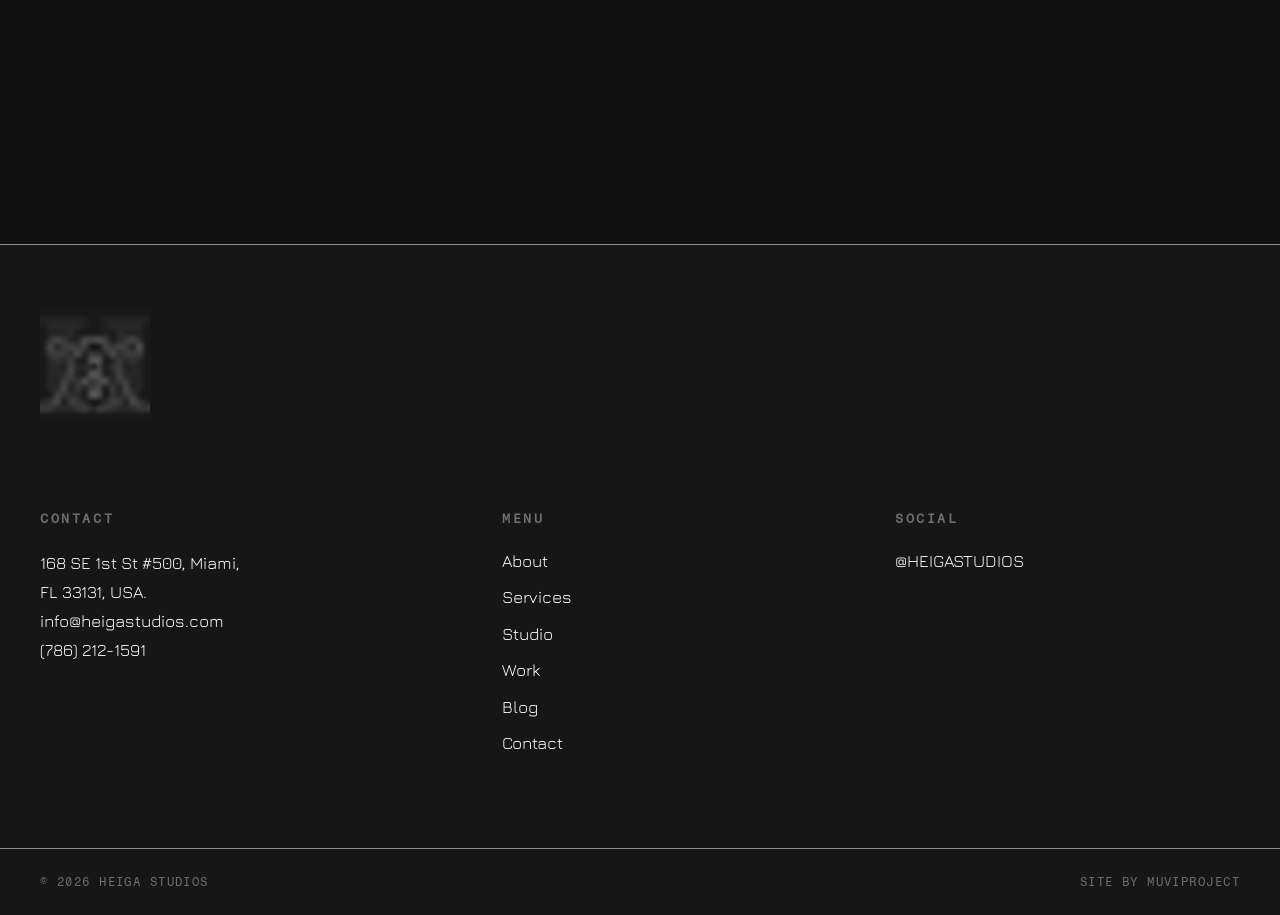
==== commit 544e4064: "Artistas: mitad de velocidad (120s); cache-bust v3 en CSS/JS" ====
--- a/about/index.html
+++ b/about/index.html
@@ -14,11 +14,11 @@
 <meta property="og:url" content="https://www.heigastudios.com/about/">
 <meta property="og:image" content="https://www.heigastudios.com/assets/img/f-01-hero.jpg">
 <meta name="twitter:card" content="summary_large_image">
-<link rel="stylesheet" href="/assets/css/fonts.css">
-<link rel="icon" type="image/png" href="/assets/img/logo.png">
-<link rel="stylesheet" href="/assets/css/style.css">
-<script src="/assets/js/vendor/lenis.min.js" defer></script>
-<script src="/assets/js/main.js" defer></script>
+<link rel="stylesheet" href="../assets/css/fonts.css">
+<link rel="icon" type="image/png" href="../assets/img/logo.png">
+<link rel="stylesheet" href="../assets/css/style.css?v=3">
+<script src="../assets/js/vendor/lenis.min.js" defer></script>
+<script src="../assets/js/main.js?v=3" defer></script>
 <script type="application/ld+json">
 {"@context":"https://schema.org","@type":"BreadcrumbList","itemListElement":[
 {"@type":"ListItem","position":1,"name":"Home","item":"https://www.heigastudios.com/"},
@@ -27,20 +27,20 @@
 </head>
 <body>
 <header class="site-header">
-  <a class="brand" href="/" aria-label="Heiga Studios — home">HEIGA</a>
+  <a class="brand" href="../" aria-label="Heiga Studios — home">HEIGA</a>
   <button class="menu-btn" data-menu-open aria-label="Open menu">MENU</button>
 </header>
 <div class="scrim" id="scrim"></div>
 <aside class="drawer" id="drawer" aria-label="Site menu">
   <button class="drawer-close" data-menu-close>CLOSE</button>
   <nav>
-    <a class="drawer-link" href="/"><span class="roll"><span>HOME</span><span>HOME</span></span></a>
-    <a class="drawer-link" href="/about/"><span class="roll"><span>ABOUT</span><span>ABOUT</span></span></a>
-    <a class="drawer-link" href="/services/"><span class="roll"><span>SERVICES</span><span>SERVICES</span></span></a>
-    <a class="drawer-link" href="/studio/"><span class="roll"><span>STUDIO</span><span>STUDIO</span></span></a>
-    <a class="drawer-link" href="/work/"><span class="roll"><span>WORK</span><span>WORK</span></span></a>
-    <a class="drawer-link" href="/blog/"><span class="roll"><span>BLOG</span><span>BLOG</span></span></a>
-    <a class="drawer-link" href="/contact/"><span class="roll"><span>CONTACT</span><span>CONTACT</span></span></a>
+    <a class="drawer-link" href="../"><span class="roll"><span>HOME</span><span>HOME</span></span></a>
+    <a class="drawer-link" href="../about/"><span class="roll"><span>ABOUT</span><span>ABOUT</span></span></a>
+    <a class="drawer-link" href="../services/"><span class="roll"><span>SERVICES</span><span>SERVICES</span></span></a>
+    <a class="drawer-link" href="../studio/"><span class="roll"><span>STUDIO</span><span>STUDIO</span></span></a>
+    <a class="drawer-link" href="../work/"><span class="roll"><span>WORK</span><span>WORK</span></span></a>
+    <a class="drawer-link" href="../blog/"><span class="roll"><span>BLOG</span><span>BLOG</span></span></a>
+    <a class="drawer-link" href="../contact/"><span class="roll"><span>CONTACT</span><span>CONTACT</span></span></a>
   </nav>
   <div class="social"><a href="https://www.instagram.com/HEIGASTUDIOS" target="_blank" rel="noopener">@HEIGASTUDIOS</a></div>
 </aside>
@@ -57,25 +57,25 @@
       <p class="kicker">OUR TEAM</p>
       <div class="team-grid">
         <article class="member reveal">
-          <div class="ph"><span class="initials">M</span><img src="/assets/img/f-24-malury.jpg" alt="Malury, Founder and CEO of Heiga Studios" width="800" height="800" loading="lazy" onerror="this.style.display='none'"></div>
+          <div class="ph"><span class="initials">M</span><img src="../assets/img/f-24-malury.jpg" alt="Malury, Founder and CEO of Heiga Studios" width="800" height="800" loading="lazy" onerror="this.style.display='none'"></div>
           <h3>Malury</h3>
           <p class="role">FOUNDER &amp; CEO</p>
           <p>A trailblazing entrepreneur redefining studio ownership — fostering a supportive, inclusive environment for renowned artists.<!-- PROVISORIO --></p>
         </article>
         <article class="member reveal">
-          <div class="ph"><span class="initials">A</span><img src="/assets/img/f-25-adrian.jpg" alt="Adrian, Vice President of Heiga Studios" width="800" height="800" loading="lazy" onerror="this.style.display='none'"></div>
+          <div class="ph"><span class="initials">A</span><img src="../assets/img/f-25-adrian.jpg" alt="Adrian, Vice President of Heiga Studios" width="800" height="800" loading="lazy" onerror="this.style.display='none'"></div>
           <h3>Adrian</h3>
           <p class="role">VICE PRESIDENT</p>
           <p>Multi-platinum, Latin Grammy award-winning engineer and producer.<!-- PROVISORIO --></p>
         </article>
         <article class="member reveal">
-          <div class="ph"><span class="initials">P</span><img src="/assets/img/f-26-paulio.jpg" alt="Paulio, Heiga Studios team" width="800" height="800" loading="lazy" onerror="this.style.display='none'"></div>
+          <div class="ph"><span class="initials">P</span><img src="../assets/img/f-26-paulio.jpg" alt="Paulio, Heiga Studios team" width="800" height="800" loading="lazy" onerror="this.style.display='none'"></div>
           <h3>Paulio</h3>
           <p class="role">ENGINEER</p>
           <p><!-- PROVISORIO: bio pending -->Studio engineer and session specialist.<!-- PROVISORIO --></p>
         </article>
         <article class="member reveal">
-          <div class="ph"><span class="initials">C</span><img src="/assets/img/f-27-charly.jpg" alt="Charly, Heiga Studios team" width="800" height="800" loading="lazy" onerror="this.style.display='none'"></div>
+          <div class="ph"><span class="initials">C</span><img src="../assets/img/f-27-charly.jpg" alt="Charly, Heiga Studios team" width="800" height="800" loading="lazy" onerror="this.style.display='none'"></div>
           <h3>Charly</h3>
           <p class="role">PRODUCER</p>
           <p><!-- PROVISORIO: bio pending -->Producer and creative collaborator.<!-- PROVISORIO --></p>
@@ -100,7 +100,7 @@
   <footer>
     <div class="foot-pin" aria-hidden="true"><div class="wordmark">HEIGA</div></div>
     <div class="foot-body">
-      <div class="foot-brand"><img src="/assets/img/logo.png" alt="Heiga Studios logo" width="220" height="220" loading="lazy"></div>
+      <div class="foot-brand"><img src="../assets/img/logo.png" alt="Heiga Studios logo" width="220" height="220" loading="lazy"></div>
       <div class="foot-grid">
         <div>
           <h4>CONTACT</h4>
@@ -109,7 +109,7 @@
           <a href="tel:+17862121591">(786) 212-1591</a></address>
         </div>
         <nav aria-label="Footer"><h4>MENU</h4>
-          <div class="foot-nav"><a href="/about/">About</a><a href="/services/">Services</a><a href="/studio/">Studio</a><a href="/work/">Work</a><a href="/blog/">Blog</a><a href="/contact/">Contact</a></div>
+          <div class="foot-nav"><a href="../about/">About</a><a href="../services/">Services</a><a href="../studio/">Studio</a><a href="../work/">Work</a><a href="../blog/">Blog</a><a href="../contact/">Contact</a></div>
         </nav>
         <div><h4>SOCIAL</h4><div class="foot-nav"><a href="https://www.instagram.com/HEIGASTUDIOS" target="_blank" rel="noopener">@HEIGASTUDIOS</a></div></div>
       </div>
--- a/assets/css/fonts.css
+++ b/assets/css/fonts.css
@@ -1,5 +1,5 @@
-@font-face{font-family:'Fragment Mono';font-style:normal;font-weight:400;font-display:swap;src:url('fonts/FragmentMono-400.woff2') format('woff2');}
-@font-face{font-family:'Jura';font-style:normal;font-weight:400;font-display:swap;src:url('fonts/Jura-400.woff2') format('woff2');}
-@font-face{font-family:'Jura';font-style:normal;font-weight:600;font-display:swap;src:url('fonts/Jura-600.woff2') format('woff2');}
-@font-face{font-family:'Jura';font-style:normal;font-weight:700;font-display:swap;src:url('fonts/Jura-700.woff2') format('woff2');}
-@font-face{font-family:'League Gothic';font-style:normal;font-weight:400;font-display:swap;src:url('fonts/LeagueGothic-400.woff2') format('woff2');}
+@font-face{font-family:'Fragment Mono';font-style:normal;font-weight:400;font-display:swap;src:url('../fonts/FragmentMono-400.woff2') format('woff2');}
+@font-face{font-family:'Jura';font-style:normal;font-weight:400;font-display:swap;src:url('../fonts/Jura-400.woff2') format('woff2');}
+@font-face{font-family:'Jura';font-style:normal;font-weight:600;font-display:swap;src:url('../fonts/Jura-600.woff2') format('woff2');}
+@font-face{font-family:'Jura';font-style:normal;font-weight:700;font-display:swap;src:url('../fonts/Jura-700.woff2') format('woff2');}
+@font-face{font-family:'League Gothic';font-style:normal;font-weight:400;font-display:swap;src:url('../fonts/LeagueGothic-400.woff2') format('woff2');}
--- a/assets/css/style.css
+++ b/assets/css/style.css
@@ -8,7 +8,7 @@
   --ink:#ffffff;
   --muted:#a8a8a8;
   --dim:#6f6f6f;
-  --accent:#ef4323; /* provisorio — confirmar color de marca con Malury */
+  --accent:#5eb9ff; /* celeste — definido por Daniel 2026-09-26 */
   --hair:#8c8c8c;
   --light:#f4f1ec;
   --font-display:'League Gothic', 'Arial Narrow', sans-serif;
@@ -78,7 +78,9 @@
 
 /* ---------- hero ---------- */
 .hero{position:relative;min-height:100vh;display:flex;align-items:flex-end;overflow:hidden}
-.hero-bg{position:absolute;inset:0;z-index:0}
+/* Fondo fijo: la imagen queda clavada mientras el contenido hace scroll por encima
+   (medido en AK.REC: hero con fondo fijo, la sección siguiente se desliza cubriéndola) */
+.hero-bg{position:fixed;inset:0;z-index:0}
 .hero-bg img{width:100%;height:100%;object-fit:cover}
 .hero-bg::after{content:"";position:absolute;inset:0;background:linear-gradient(180deg,rgba(0,0,0,.25),rgba(0,0,0,.55))}
 .hero-inner{position:relative;z-index:1}
@@ -108,22 +110,20 @@
   font-size:clamp(44px,7.2vw,120px);line-height:.95;max-width:1400px;
 }
 .manifesto .ch{display:inline-block;opacity:0;transform:translateY(.35em);will-change:transform,opacity}
-.zoom-figure{margin-top:80px;overflow:hidden}
-.zoom-figure img{width:100%;height:auto;transform:scale(1.2);will-change:transform}
-
-/* ---------- tilt card (-43deg -> 0deg) ---------- */
-.tilt-stage{padding:140px var(--pad);overflow:hidden}
-.tilt-card{
-  background:var(--bg-2);border-radius:28px;
-  max-width:1200px;margin:0 auto;padding:clamp(48px,8vw,120px);
-  will-change:transform;
-  transform:rotate(-43deg);
-}
-.tilt-card p{
-  font-family:var(--font-display);text-transform:uppercase;
-  font-size:clamp(40px,6vw,104px);line-height:.95;
-}
-.tilt-card .accent{color:var(--accent)}
+/* borde a borde: la figura rompe el contenedor .wrap y ocupa todo el viewport */
+.zoom-figure{margin:80px calc(50% - 50vw) 0;max-width:100vw;overflow:hidden;background:var(--light)}
+.zoom-figure img{width:100%;height:auto;transform:scale(1.2);will-change:transform;display:block}
+
+/* ---------- manifiesto grande: tipografía al doble, directo sobre negro, sin tarjeta ---------- */
+.manifesto-block{background:#000;padding:140px var(--pad)}
+.manifesto-big{
+  font-family:var(--font-display);text-transform:uppercase;
+  font-size:clamp(80px,12vw,208px);line-height:.92;
+  max-width:1600px;margin:0 auto;
+}
+/* las palabras aparecen en su lugar con fade ligado al scroll */
+.manifesto-big .w{will-change:opacity}
+.manifesto-big .accent{color:var(--accent)}
 
 /* ---------- services ---------- */
 .services{background:#000}
@@ -134,9 +134,9 @@
   display:flex;flex-direction:column;justify-content:flex-end;
 }
 .svc:first-child{border-left:0}
-.svc-bg{position:absolute;inset:0;opacity:0;transition:opacity .35s ease;z-index:0}
-.svc-bg img{width:100%;height:100%;object-fit:cover;opacity:.5}
-.svc:hover .svc-bg{opacity:1}
+.svc-bg{position:absolute;left:0;right:0;top:-20%;bottom:-20%;opacity:0;transition:opacity .6s ease;z-index:0;will-change:transform}
+.svc.inview .svc-bg{opacity:1}
+.svc-bg img{width:100%;height:100%;object-fit:cover;opacity:.5;display:block}
 .svc-letter{
   position:relative;z-index:1;
   font-family:var(--font-display);font-size:clamp(160px,20vw,400px);
@@ -215,15 +215,12 @@
   font-family:var(--font-display);text-transform:uppercase;
   font-size:clamp(64px,11vw,190px);line-height:.9;margin:0 0 48px;
 }
-.artists-rows{display:flex;flex-direction:column;gap:36px}
+/* una sola línea en loop perfecto: 10 artistas + 10 copias idénticas, -50% exacto */
 .artists-marquee{overflow:hidden;-webkit-mask-image:linear-gradient(90deg,transparent,#000 5%,#000 95%,transparent);mask-image:linear-gradient(90deg,transparent,#000 5%,#000 95%,transparent)}
-.artists-track{display:flex;gap:24px;width:max-content;animation:artists-scroll-a 45s linear infinite}
-.artists-marquee.reverse .artists-track{animation-name:artists-scroll-b;animation-duration:65s}
-.artists-marquee:hover .artists-track{animation-play-state:paused}
-@keyframes artists-scroll-a{to{transform:translateX(calc(-50% - 12px))}}
-@keyframes artists-scroll-b{from{transform:translateX(calc(-50% - 12px))}to{transform:translateX(0)}}
-.artist-slide{flex:0 0 clamp(220px,23vw,320px);border-top:1px solid var(--hair);padding-top:20px}
-.artist-slide img{width:100%;aspect-ratio:4/5;object-fit:cover;margin-bottom:18px;user-select:none;-webkit-user-drag:none}
+.artists-track{display:flex;width:max-content;animation:artists-scroll 120s linear infinite}
+@keyframes artists-scroll{to{transform:translateX(-50%)}}
+.artist-slide{flex:0 0 clamp(231px,24.2vw,336px);margin-right:24px;border-top:1px solid var(--hair);padding-top:20px}
+.artist-slide img{width:100%;height:auto;aspect-ratio:4/5;object-fit:cover;margin-bottom:18px;user-select:none;-webkit-user-drag:none}
 .artist-slide h3{font-family:var(--font-display);font-size:clamp(32px,3.2vw,52px);text-transform:uppercase;line-height:1}
 .artist-slide .meta{font-family:var(--font-mono);font-size:12px;letter-spacing:.16em;color:var(--dim);margin-top:10px}
 
@@ -236,11 +233,10 @@
 .clients-marquee{overflow:hidden;-webkit-mask-image:linear-gradient(90deg,transparent,#000 6%,#000 94%,transparent);mask-image:linear-gradient(90deg,transparent,#000 6%,#000 94%,transparent)}
 .clients-track{display:flex;gap:28px;width:max-content;animation:clients-scroll 30s linear infinite}
 .clients-track img{flex:0 0 auto;height:110px;width:auto;aspect-ratio:16/10;object-fit:cover;border-radius:4px;user-select:none;-webkit-user-drag:none}
-.clients-marquee:hover .clients-track{animation-play-state:paused}
 @keyframes clients-scroll{to{transform:translateX(calc(-50% - 14px))}}
 @media (prefers-reduced-motion:reduce){.clients-track,.artists-track{animation:none}}
 @media (max-width:720px){
-  .artist-slide{flex-basis:62vw}
+  .artist-slide{flex-basis:65vw}
   .clients-track img{height:84px}
 }
 .quote-pending{
